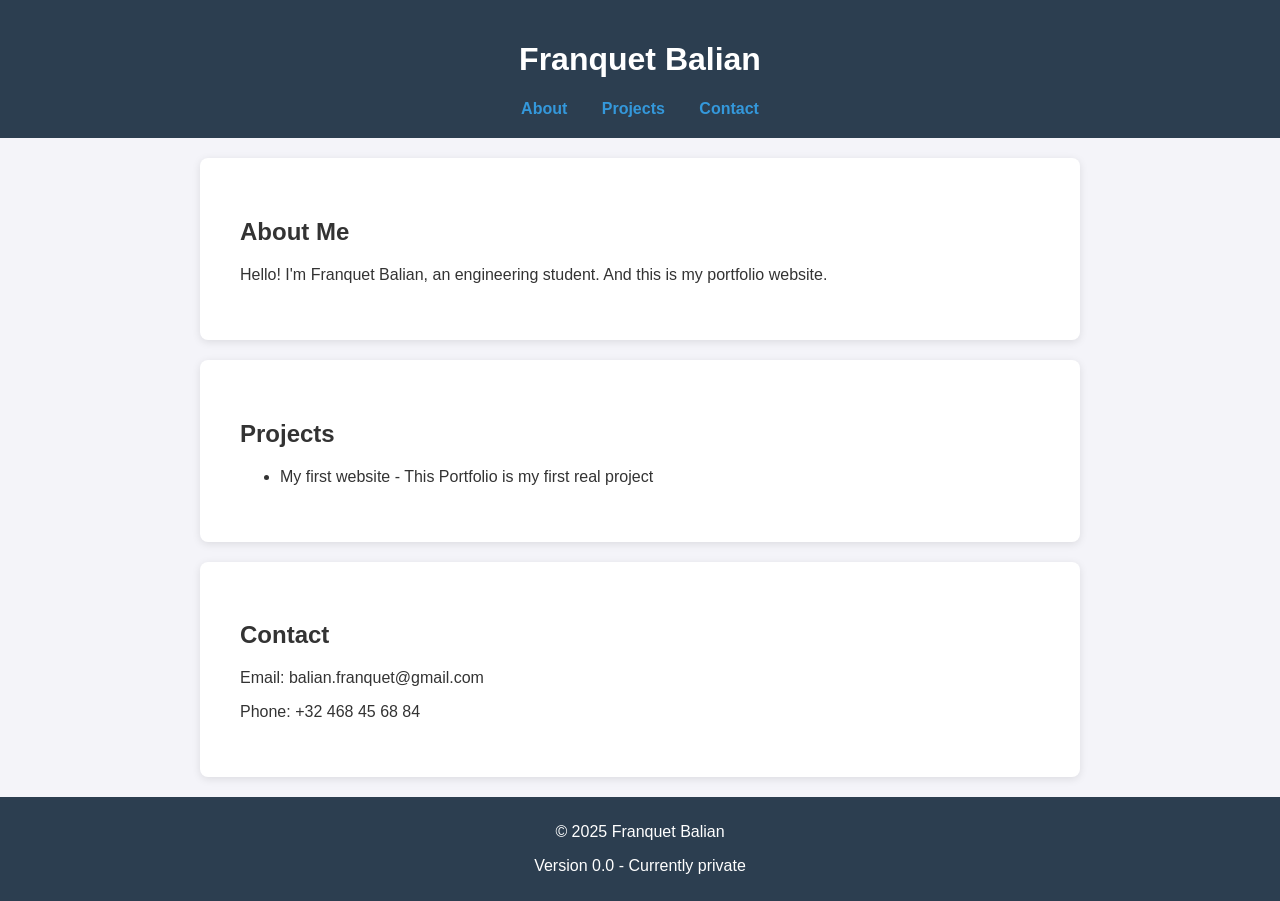
==== index.html @ 10e34b1b "First commit" ====
<!DOCTYPE html>
<html lang="en">
<head>
    <meta charset="UTF-8">
    <meta name="viewport" content="width=device-width, initial-scale=1.0">
    <title>My Portfolio</title>
    <link rel="stylesheet" href="style.css">
</head>
<body>
    <header>
        <h1>Franquet Balian</h1>
        <nav>
            <a href="#about">About</a>
            <a href="#projects">Projects</a>
            <a href="#contact">Contact</a>
        </nav>
    </header>

    <section id="about">
        <h2>About Me</h2>
        <p>Hello! I'm Franquet Balian, an engineering student. And this is my portfolio website.</p>
    </section>

    <section id="projects">
        <h2>Projects</h2>
        <ul>
            <li>My first website - This Portfolio is my first real project</li>
        </ul>
    </section>

    <section id="contact">
        <h2>Contact</h2>
        <p>Email: balian.franquet@gmail.com</p>
        <p>Phone: +32 468 45 68 84</p>
    </section>

    <footer>
        <p>&copy; 2025 Franquet Balian</p>
        <p> Version 0.0 - Currently private </p>
    </footer>
</body>
</html>
---- style.css ----
:root {
    --bg-color: #f4f4f9;          /* Light gray background for readability */
    --header-color: #2c3e50;      /* Dark blue-gray for header/footer */
    --content-color: #ffffff;     /* White for content sections */
    --accent-color: #3498db;      /* Bright blue for links and highlights */
    --text-color: #333333;        /* Dark gray for text */
}

body {
    font-family: Arial, sans-serif;
    margin: 0;
    padding: 0;
    background-color: var(--bg-color);
    color: var(--text-color);
}

header {
    background-color: var(--header-color);
    color: var(--content-color);
    text-align: center;
    padding: 20px;
    margin-bottom: 20px;
}

nav {
    margin-top: 10px;
}

nav a {
    color: var(--accent-color);
    margin: 0 15px;
    text-decoration: none;
    font-weight: bold;
}

nav a:hover {
    text-decoration: underline;
}

section {
    padding: 40px;
    max-width: 800px;
    margin: auto;
    background-color: var(--content-color);
    color: var(--text-color);
    border-radius: 8px;
    margin-bottom: 20px;
    box-shadow: 0 2px 8px rgba(0, 0, 0, 0.1);
}

footer {
    text-align: center;
    padding: 10px;
    background-color: var(--header-color);
    color: var(--content-color);
}



/* Responsive Design */
@media (max-width: 768px) {
    section {
        padding: 20px;
        margin: 10px;
    }

    nav a {
        display: block;
        margin: 10px 0;
    }
}
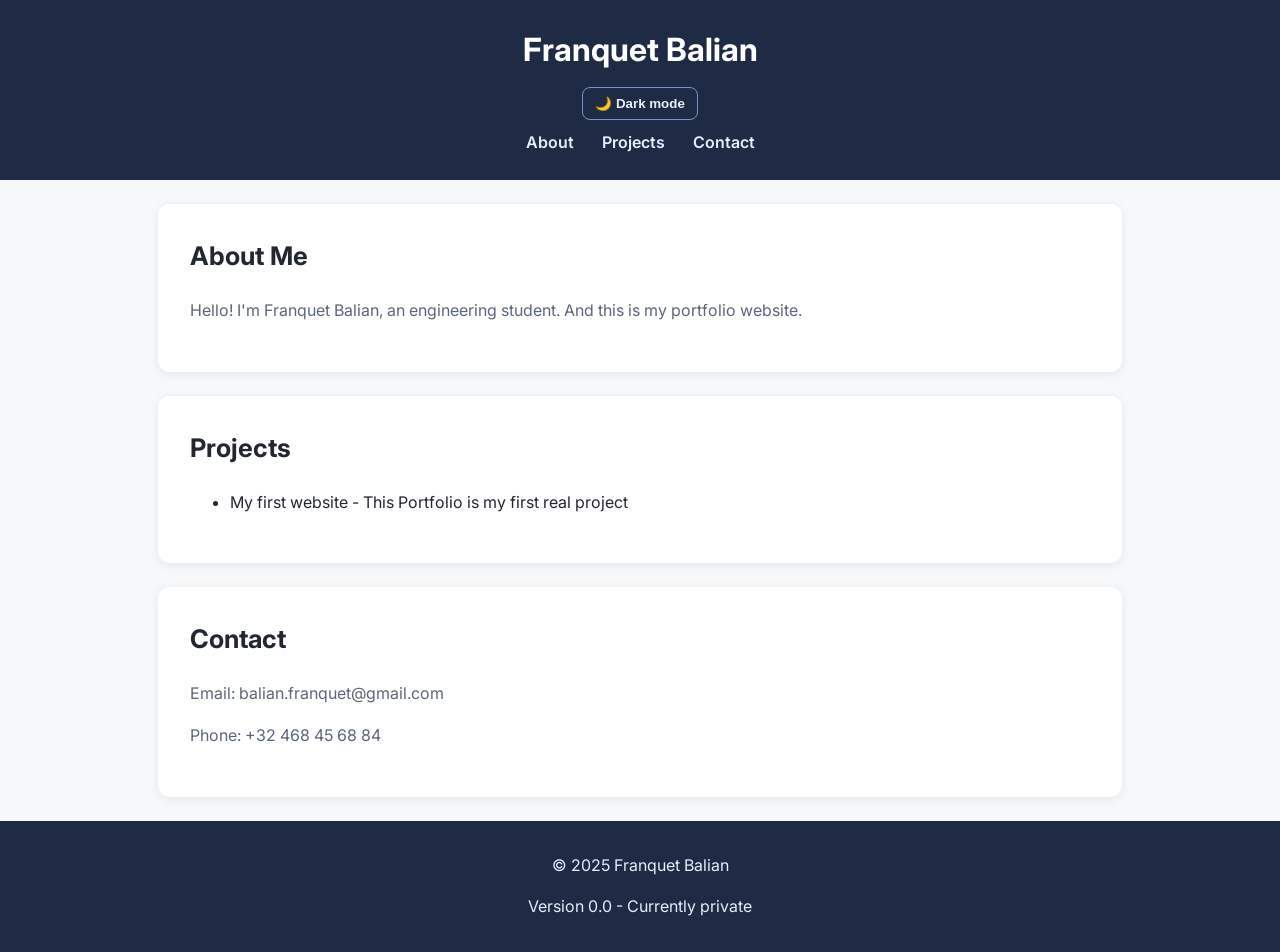
==== commit e7180e7e: "Dark mode + test on phone" ====
--- a/index.html
+++ b/index.html
@@ -5,11 +5,15 @@
     <meta charset="UTF-8">
     <meta name="viewport" content="width=device-width, initial-scale=1.0">
     <title>My Portfolio</title>
+    <link rel="preconnect" href="https://fonts.googleapis.com">
+    <link rel="preconnect" href="https://fonts.gstatic.com" crossorigin>
+    <link href="https://fonts.googleapis.com/css2?family=Inter:wght@400;600;700&display=swap" rel="stylesheet">
     <link rel="stylesheet" href="style.css">
 </head>
 <body>
     <header>
         <h1>Franquet Balian</h1>
+        <button id="theme-toggle" aria-label="Toggle dark mode">🌙 Dark mode</button>
         <nav>
             <a href="#about">About</a>
             <a href="#projects">Projects</a>
@@ -39,5 +43,6 @@
         <p>&copy; 2025 Franquet Balian</p>
         <p> Version 0.0 - Currently private </p>
     </footer>
+    <script src="scrypt.js"></script>
 </body>
 </html>
--- a/style.css
+++ b/style.css
@@ -1,71 +1,105 @@
 :root {
-    --bg-color: #f4f4f9;          /* Light gray background for readability */
-    --header-color: #2c3e50;      /* Dark blue-gray for header/footer */
-    --content-color: #ffffff;     /* White for content sections */
-    --accent-color: #3498db;      /* Bright blue for links and highlights */
-    --text-color: #333333;        /* Dark gray for text */
+  /* Light theme (default) */
+  --bg-color: #f7f8fa;
+  --header-color: #1f2a44;      /* dark blue-gray */
+  --content-color: #ffffff;
+  --text-color: #23272f;        /* near-black for readability */
+  --muted-text: #5c667a;        /* secondary text */
+  --accent-color: #3b82f6;      /* friendly blue */
+  --shadow: 0 2px 10px rgba(17, 24, 39, 0.08);
 }
 
+/* Base */
+html { scroll-behavior: smooth; }
+html {
+  scroll-padding-top: 0.1px;
+}
 body {
-    font-family: Arial, sans-serif;
-    margin: 0;
-    padding: 0;
-    background-color: var(--bg-color);
-    color: var(--text-color);
+  font-family: "Inter", system-ui, -apple-system, Segoe UI, Roboto, Arial, sans-serif;
+  margin: 0;
+  background: var(--bg-color);
+  color: var(--text-color);
+  line-height: 1.6;
 }
 
+/* Header */
 header {
-    background-color: var(--header-color);
-    color: var(--content-color);
-    text-align: center;
-    padding: 20px;
-    margin-bottom: 20px;
+  background: var(--header-color);
+  color: #fff;
+  text-align: center;
+  padding: 24px 16px;
+  margin-bottom: 24px;
 }
+header h1 { margin: 0; font-weight: 700; }
 
-nav {
-    margin-top: 10px;
+/* Navigation */
+nav { margin-top: 10px; }
+nav a {
+  color: #e6eefc;
+  margin: 0 12px;
+  text-decoration: none;
+  font-weight: 600;
 }
+nav a:hover { color: #ffffff; }
 
-nav a {
-    color: var(--accent-color);
-    margin: 0 15px;
-    text-decoration: none;
-    font-weight: bold;
+/* Sections */
+section {
+  padding: 32px;
+  max-width: 900px;
+  margin: 0 auto 24px;
+  background: var(--content-color);
+  color: var(--text-color);
+  border-radius: 12px;
+  box-shadow: var(--shadow);
 }
+section h2 {
+  margin-top: 0;
+  font-size: 1.6rem;
+  font-weight: 700;
+}
+section p { color: var(--muted-text); }
 
-nav a:hover {
-    text-decoration: underline;
-}
-
-section {
-    padding: 40px;
-    max-width: 800px;
-    margin: auto;
-    background-color: var(--content-color);
-    color: var(--text-color);
-    border-radius: 8px;
-    margin-bottom: 20px;
-    box-shadow: 0 2px 8px rgba(0, 0, 0, 0.1);
-}
-
+/* Footer */
 footer {
-    text-align: center;
-    padding: 10px;
-    background-color: var(--header-color);
-    color: var(--content-color);
+  text-align: center;
+  padding: 16px;
+  background: var(--header-color);
+  color: #e6eefc;
 }
 
 
+/* Dark theme overrides when [data-theme="dark"] is set on <html> */
+html[data-theme="dark"] {
+  --bg-color: #0f172a;       /* slate-900 */
+  --header-color: #0b1220;   /* even darker */
+  --content-color: #111827;  /* gray-900 */
+  --text-color: #e5e7eb;     /* gray-200 */
+  --muted-text: #cbd5e1;     /* slate-300 */
+  --accent-color: #60a5fa;   /* lighter blue */
+  --shadow: 0 2px 10px rgba(0,0,0,0.35);
+}
 
-/* Responsive Design */
-@media (max-width: 768px) {
-    section {
-        padding: 20px;
-        margin: 10px;
-    }
+/* Optional: adapt nav colors in dark mode */
+html[data-theme="dark"] nav a { color: #c7d7f9; }
+html[data-theme="dark"] nav a:hover { color: #ffffff; }
 
-    nav a {
-        display: block;
-        margin: 10px 0;
-    }
+/* Theme toggle button */
+#theme-toggle {
+  margin-top: 12px;
+  background: transparent;
+  border: 1px solid #7894c7;
+  color: #e6eefc;
+  padding: 8px 12px;
+  border-radius: 8px;
+  cursor: pointer;
+  font-weight: 600;
+  transition: border-color 0.2s ease;
 }
+#theme-toggle:hover { border-color: #a9c2f2; }
+html[data-theme="dark"] #theme-toggle {
+  border-color: #475569;
+  color: #e0e7ff;
+}
+html[data-theme="dark"] #theme-toggle:hover {
+  border-color: #64748b;
+}
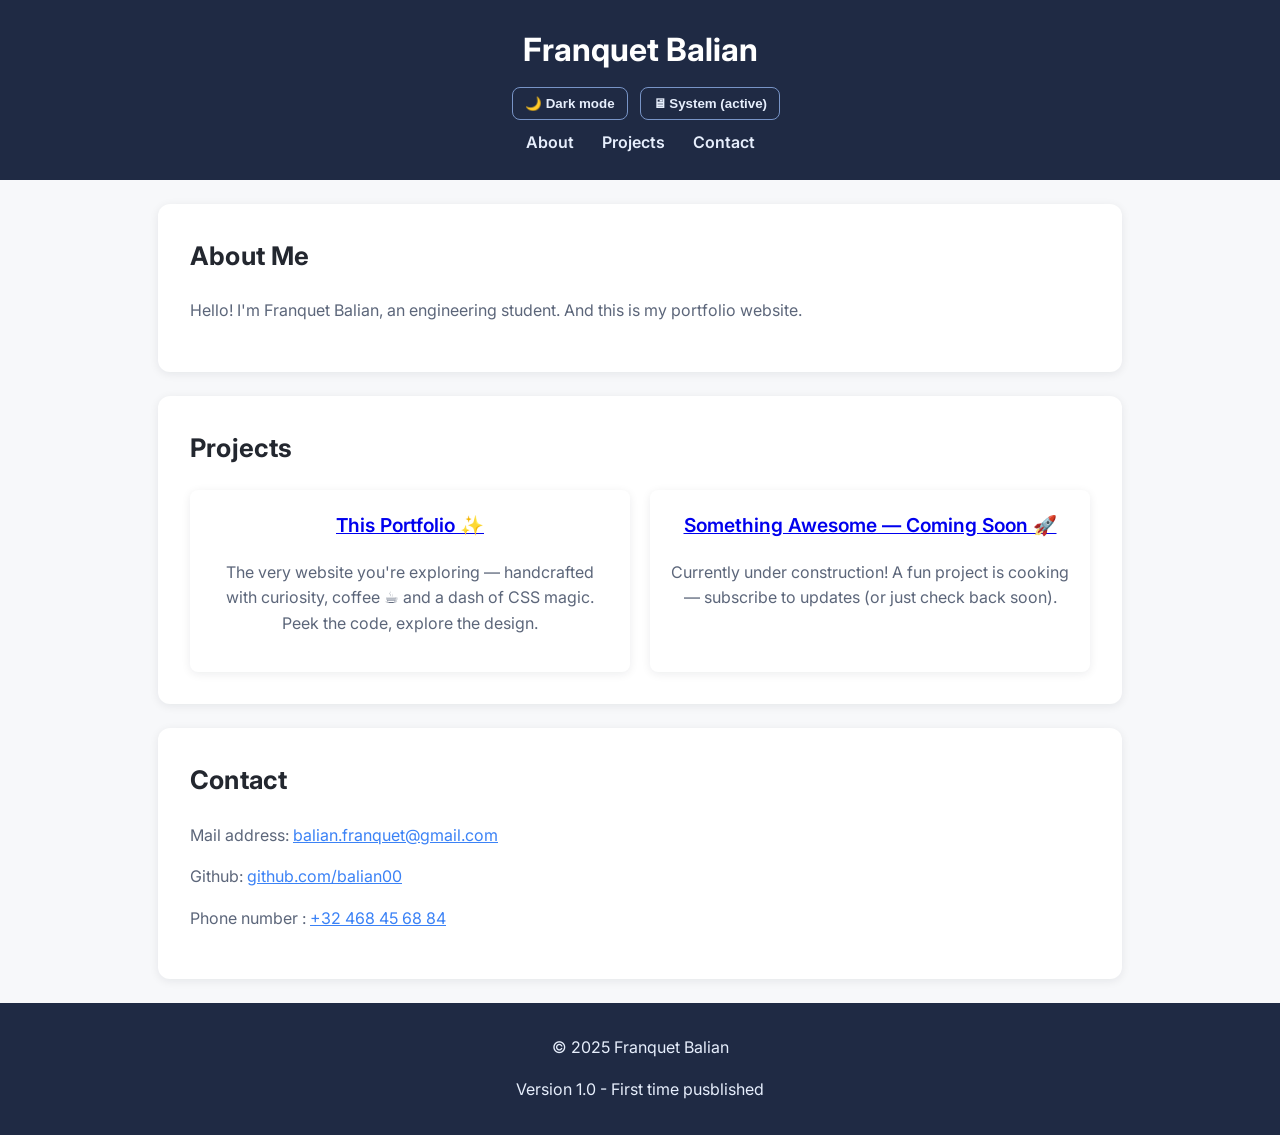
==== commit 87e01635: "Version 1.0 finished" ====
--- a/index.html
+++ b/index.html
@@ -1,6 +1,6 @@
 
 <!DOCTYPE html>
-<html lang="en">
+<html lang="en" data-theme="light">
 <head>
     <meta charset="UTF-8">
     <meta name="viewport" content="width=device-width, initial-scale=1.0">
@@ -9,11 +9,15 @@
     <link rel="preconnect" href="https://fonts.gstatic.com" crossorigin>
     <link href="https://fonts.googleapis.com/css2?family=Inter:wght@400;600;700&display=swap" rel="stylesheet">
     <link rel="stylesheet" href="style.css">
+    <link id="favicon" rel="icon" href="light-theme_icon.png" type="image/png">
 </head>
 <body>
     <header>
-        <h1>Franquet Balian</h1>
-        <button id="theme-toggle" aria-label="Toggle dark mode">🌙 Dark mode</button>
+                <h1>Franquet Balian</h1>
+                <div class="theme-controls">
+                    <button id="theme-toggle" aria-label="Toggle dark mode">🌙 Dark mode</button>
+                    <button id="theme-system" aria-label="Use system theme">🖥 System</button>
+                </div>
         <nav>
             <a href="#about">About</a>
             <a href="#projects">Projects</a>
@@ -26,22 +30,36 @@
         <p>Hello! I'm Franquet Balian, an engineering student. And this is my portfolio website.</p>
     </section>
 
+
+
     <section id="projects">
-        <h2>Projects</h2>
-        <ul>
-            <li>My first website - This Portfolio is my first real project</li>
-        </ul>
+    <h2>Projects</h2>
+    <div class="projects-grid">
+        <div class="project">
+        <h3><a href="project1.html">This Portfolio ✨</a></h3>
+        <p>The very website you're exploring — handcrafted with curiosity, coffee ☕ and a dash of CSS magic. Peek the code, explore the design.</p>
+        </div>
+        <div class="project">
+        <h3><a href="project2.html">Something Awesome — Coming Soon 🚀</a></h3>
+        <p>Currently under construction! A fun project is cooking — subscribe to updates (or just check back soon).</p>
+        </div>
+    </div>
     </section>
 
+
+
+
     <section id="contact">
-        <h2>Contact</h2>
-        <p>Email: balian.franquet@gmail.com</p>
-        <p>Phone: +32 468 45 68 84</p>
+    <h2>Contact</h2>
+    <p>Mail address: <a href="mailto:balian.franquet@gmail.com">balian.franquet@gmail.com</a></p>
+    <p>Github: <a href="https://github.com/balian00" target="_blank" rel="noopener">github.com/balian00</a></p>
+    <p>Phone number : <a href="tel:+32468456884">+32 468 45 68 84</a></p>
     </section>
+
 
     <footer>
         <p>&copy; 2025 Franquet Balian</p>
-        <p> Version 0.0 - Currently private </p>
+        <p> Version 1.0 - First time pusblished </p>
     </footer>
     <script src="scrypt.js"></script>
 </body>
--- a/style.css
+++ b/style.css
@@ -7,6 +7,13 @@
   --muted-text: #5c667a;        /* secondary text */
   --accent-color: #3b82f6;      /* friendly blue */
   --shadow: 0 2px 10px rgba(17, 24, 39, 0.08);
+}
+
+html[data-theme="light"] {
+  color-scheme: light;
+}
+html[data-theme="dark"] {
+  color-scheme: dark;
 }
 
 /* Base */
@@ -31,6 +38,16 @@
   margin-bottom: 24px;
 }
 header h1 { margin: 0; font-weight: 700; }
+
+/* Header logo/icon */
+#theme-icon {
+  width: 36px;
+  height: 36px;
+  vertical-align: middle;
+  margin-right: 10px;
+}
+
+.theme-controls { display: inline-block; margin-left: 12px; }
 
 /* Navigation */
 nav { margin-top: 10px; }
@@ -103,3 +120,76 @@
 html[data-theme="dark"] #theme-toggle:hover {
   border-color: #64748b;
 }
+
+#theme-system {
+  margin-top: 12px;
+  background: transparent;
+  border: 1px solid #7894c7;
+  color: #e6eefc;
+  padding: 8px 12px;
+  border-radius: 8px;
+  cursor: pointer;
+  font-weight: 600;
+  transition: border-color 0.2s ease;
+  margin-left: 8px;
+}
+#theme-system:hover { border-color: #a9c2f2; }
+html[data-theme="dark"] #theme-system { border-color: #475569; color: #e0e7ff; }
+html[data-theme="dark"] #theme-system:hover { border-color: #64748b; }
+
+
+.projects-grid {
+  display: grid;
+  grid-template-columns: repeat(auto-fit, minmax(260px, 1fr));
+  gap: 20px;
+}
+
+.project {
+  background: var(--content-color);
+  padding: 20px;
+  border-radius: 8px;
+  box-shadow: var(--shadow);
+  text-align: center;
+}
+
+.project h3 {
+  margin-top: 0;
+  font-size: 1.2rem;
+  font-weight: 600;
+}
+
+
+/* Better hover */
+nav a {
+  transition: color .15s ease, border-color .15s ease;
+  border-bottom: 2px solid transparent;
+}
+nav a:hover {
+  color: var(--accent-color);
+  border-color: var(--accent-color);
+}
+
+/* Active link style (class we'll add) */
+nav a.active {
+  color: var(--accent-color);
+  border-color: var(--accent-color);
+}
+
+
+section p { 
+  color: var(--muted-text);
+  margin: 0.5rem 0 1rem;
+}
+section h2 {
+  letter-spacing: 0.2px;
+}
+
+
+#contact a { color: var(--accent-color); }
+#contact a:hover { text-decoration: underline; }
+
+
+a:focus-visible, button:focus-visible {
+  outline: 2px solid var(--accent-color);
+  outline-offset: 2px;
+}
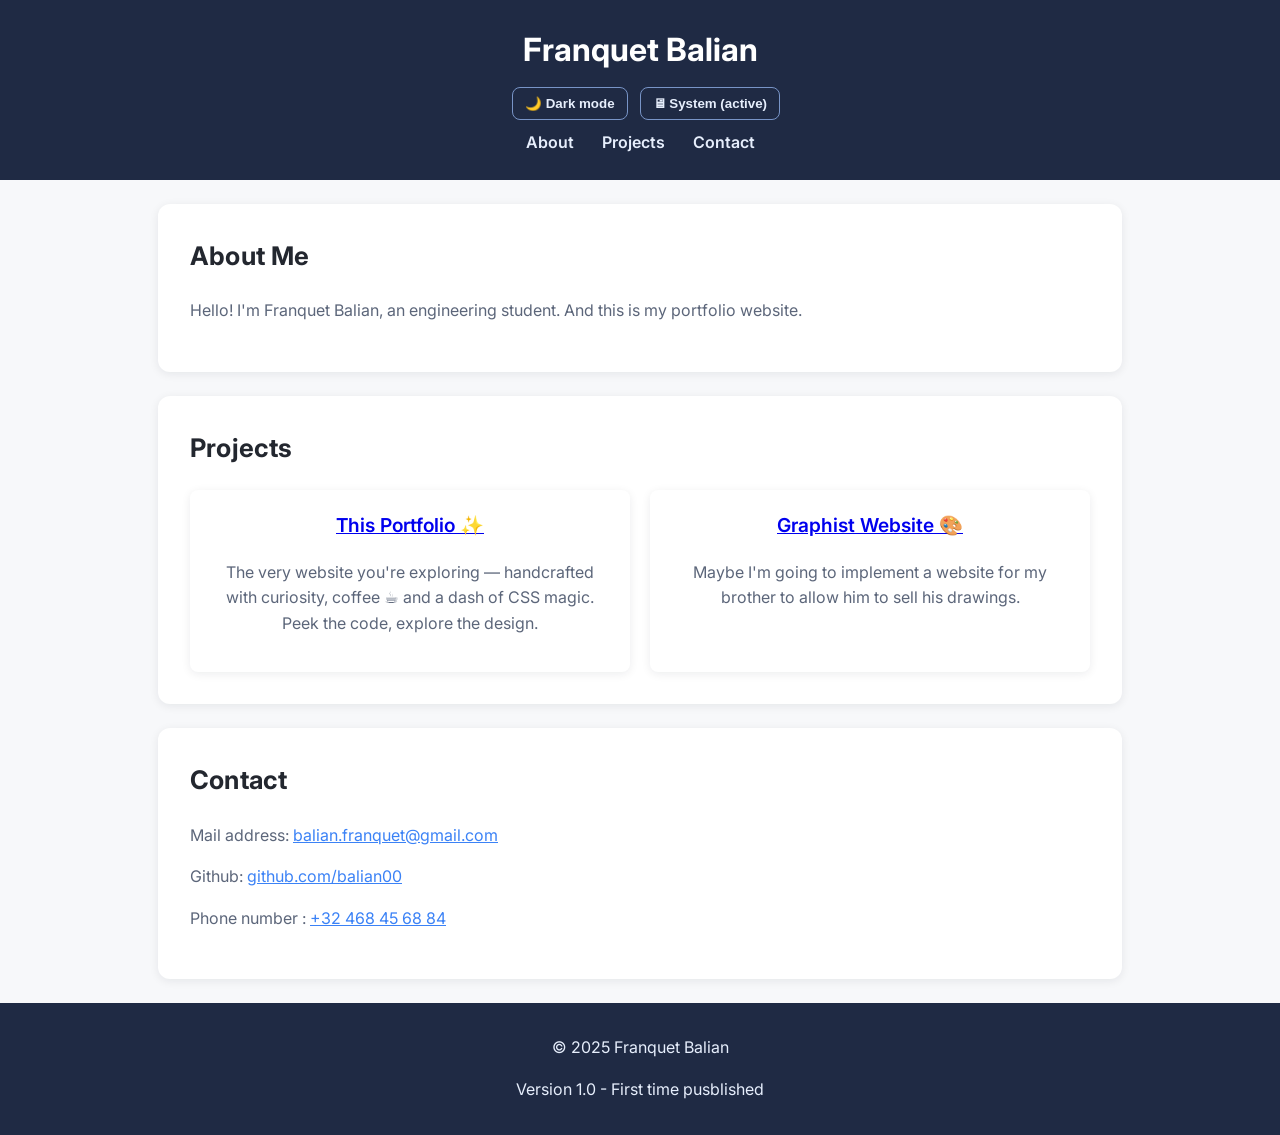
==== commit c8f4a881: "No real change fro last comit" ====
--- a/index.html
+++ b/index.html
@@ -40,8 +40,8 @@
         <p>The very website you're exploring — handcrafted with curiosity, coffee ☕ and a dash of CSS magic. Peek the code, explore the design.</p>
         </div>
         <div class="project">
-        <h3><a href="project2.html">Something Awesome — Coming Soon 🚀</a></h3>
-        <p>Currently under construction! A fun project is cooking — subscribe to updates (or just check back soon).</p>
+        <h3><a href="project2.html">Graphist Website 🎨</a></h3>
+        <p>Maybe I'm going to implement a website for my brother to allow him to sell his drawings.</p>
         </div>
     </div>
     </section>
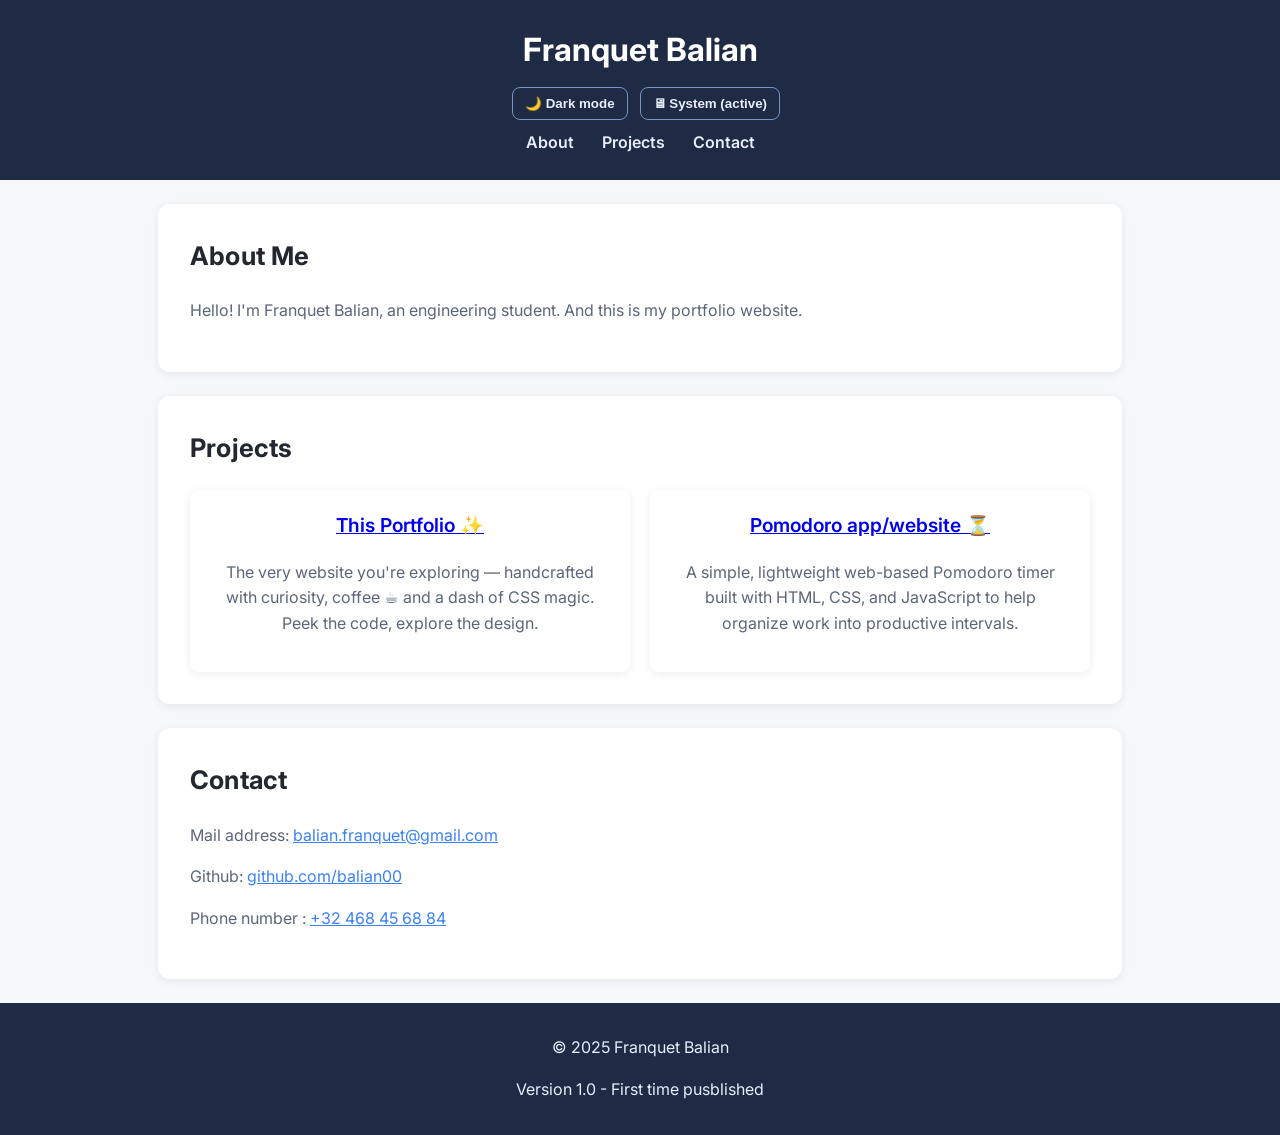
==== commit eaa67ab4: "Pomodo timer added" ====
--- a/index.html
+++ b/index.html
@@ -40,8 +40,8 @@
         <p>The very website you're exploring — handcrafted with curiosity, coffee ☕ and a dash of CSS magic. Peek the code, explore the design.</p>
         </div>
         <div class="project">
-        <h3><a href="project2.html">Graphist Website 🎨</a></h3>
-        <p>Maybe I'm going to implement a website for my brother to allow him to sell his drawings.</p>
+        <h3><a href="project2.html">Pomodoro app/website ⏳</a></h3>
+        <p>A simple, lightweight web-based Pomodoro timer built with HTML, CSS, and JavaScript to help organize work into productive intervals.</p>
         </div>
     </div>
     </section>
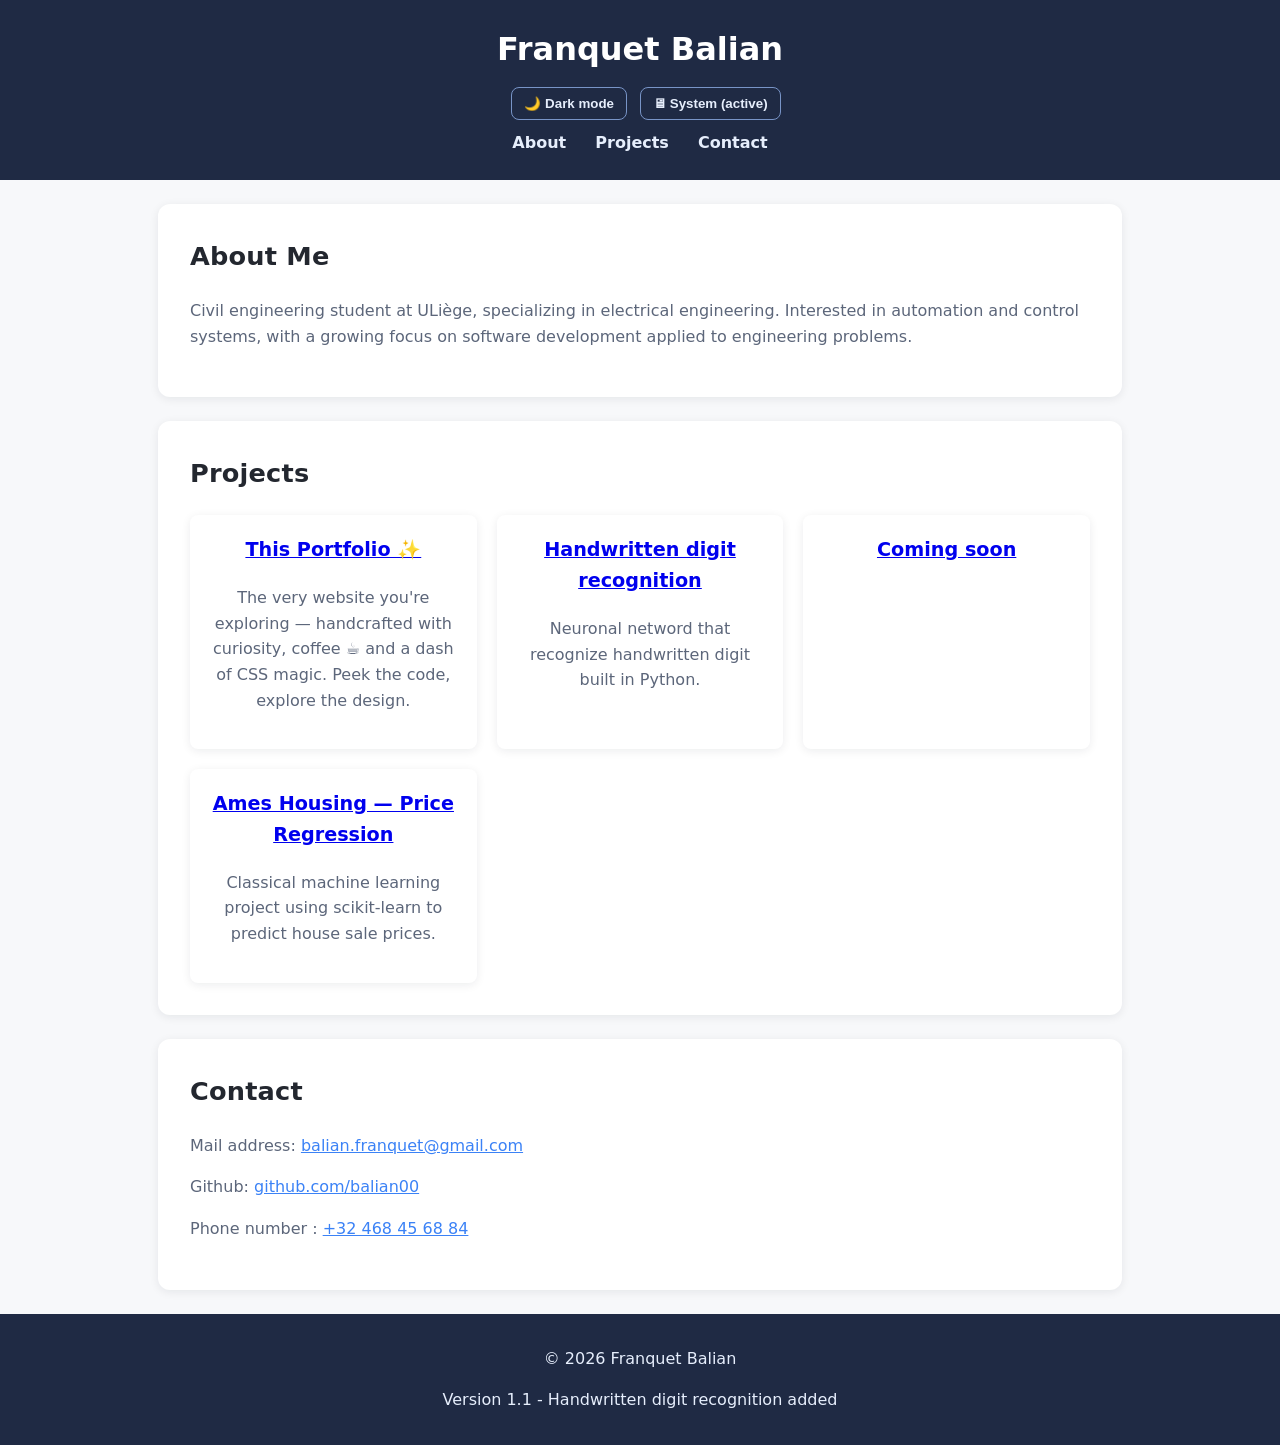
==== commit b65a0b6f: "Add GitHub Pages entry point" ====
--- a/index.html
+++ b/index.html
@@ -1,66 +1,12 @@
-
 <!DOCTYPE html>
-<html lang="en" data-theme="light">
+<html lang="en">
 <head>
     <meta charset="UTF-8">
+    <meta http-equiv="refresh" content="0; url=main/index.html">
     <meta name="viewport" content="width=device-width, initial-scale=1.0">
     <title>My Portfolio</title>
-    <link rel="preconnect" href="https://fonts.googleapis.com">
-    <link rel="preconnect" href="https://fonts.gstatic.com" crossorigin>
-    <link href="https://fonts.googleapis.com/css2?family=Inter:wght@400;600;700&display=swap" rel="stylesheet">
-    <link rel="stylesheet" href="style.css">
-    <link id="favicon" rel="icon" href="light-theme_icon.png" type="image/png">
 </head>
 <body>
-    <header>
-                <h1>Franquet Balian</h1>
-                <div class="theme-controls">
-                    <button id="theme-toggle" aria-label="Toggle dark mode">🌙 Dark mode</button>
-                    <button id="theme-system" aria-label="Use system theme">🖥 System</button>
-                </div>
-        <nav>
-            <a href="#about">About</a>
-            <a href="#projects">Projects</a>
-            <a href="#contact">Contact</a>
-        </nav>
-    </header>
-
-    <section id="about">
-        <h2>About Me</h2>
-        <p>Hello! I'm Franquet Balian, an engineering student. And this is my portfolio website.</p>
-    </section>
-
-
-
-    <section id="projects">
-    <h2>Projects</h2>
-    <div class="projects-grid">
-        <div class="project">
-        <h3><a href="project1.html">This Portfolio ✨</a></h3>
-        <p>The very website you're exploring — handcrafted with curiosity, coffee ☕ and a dash of CSS magic. Peek the code, explore the design.</p>
-        </div>
-        <div class="project">
-        <h3><a href="project2.html">Pomodoro app/website ⏳</a></h3>
-        <p>A simple, lightweight web-based Pomodoro timer built with HTML, CSS, and JavaScript to help organize work into productive intervals.</p>
-        </div>
-    </div>
-    </section>
-
-
-
-
-    <section id="contact">
-    <h2>Contact</h2>
-    <p>Mail address: <a href="mailto:balian.franquet@gmail.com">balian.franquet@gmail.com</a></p>
-    <p>Github: <a href="https://github.com/balian00" target="_blank" rel="noopener">github.com/balian00</a></p>
-    <p>Phone number : <a href="tel:+32468456884">+32 468 45 68 84</a></p>
-    </section>
-
-
-    <footer>
-        <p>&copy; 2025 Franquet Balian</p>
-        <p> Version 1.0 - First time pusblished </p>
-    </footer>
-    <script src="scrypt.js"></script>
+    <p>Redirecting to <a href="main/index.html">My Portfolio</a>...</p>
 </body>
 </html>
